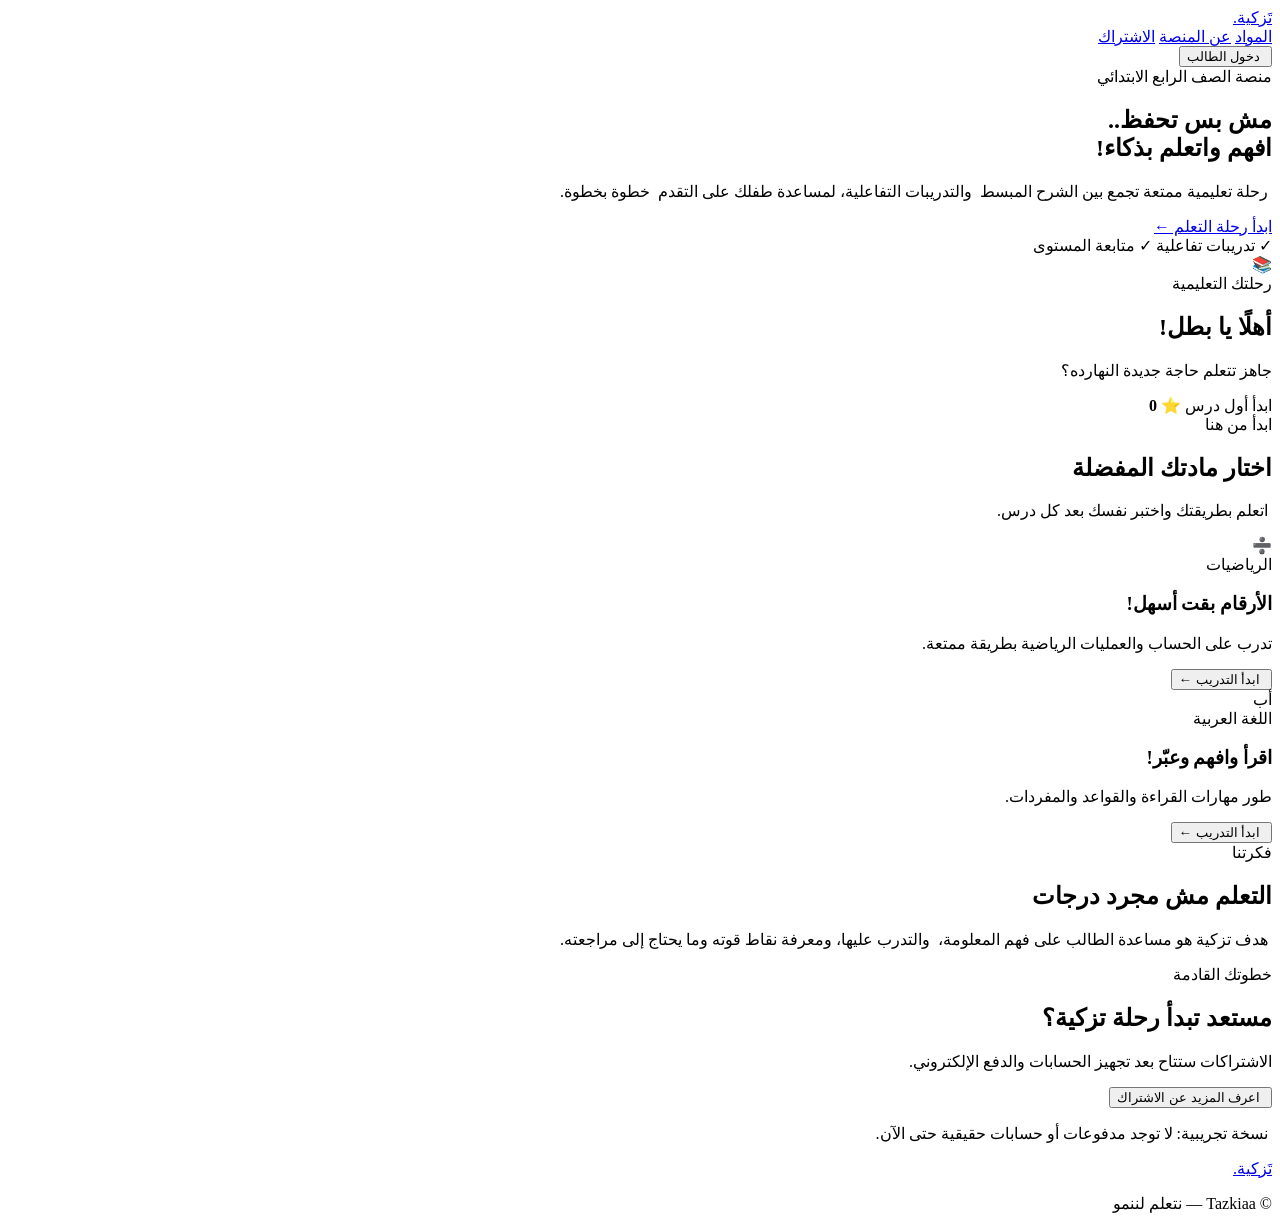
==== index.html @ ed1c4ca8 "Create index.html" ====
<!DOCTYPE html>

<html lang="ar" dir="rtl">

<head>

  <meta charset="UTF-8">

  <meta name="viewport" content="width=device-width, initial-scale=1.0">

  <meta name="description" content="تزكية - منصة تعليمية ذكية للصف الرابع الابتدائي">

  <title>تزكية | نتعلم لننمو</title>

  <link rel="stylesheet" href="styles.css">

</head>

<body>

  <header class="header">

    <a class="logo" href="#">تَزكية<span>.</span></a>

    <nav>

      <a href="#subjects">المواد</a>

      <a href="#about">عن المنصة</a>

      <a href="#subscription">الاشتراك</a>

    </nav>

    <button class="button button-light" id="loginBtn">

‎      دخول الطالب

    </button>

  </header>

  <main>

    <section class="hero">

      <div class="hero-content">

        <span class="tag">منصة الصف الرابع الابتدائي</span>

        <h1>مش بس تحفظ..<br><span>افهم واتعلم بذكاء!</span></h1>

        <p>

‎          رحلة تعليمية ممتعة تجمع بين الشرح المبسط

‎          والتدريبات التفاعلية، لمساعدة طفلك على التقدم

‎          خطوة بخطوة.

        </p>

        <a class="button" href="#subjects">ابدأ رحلة التعلم ←</a>

        <div class="features">

          <span>✓ تدريبات تفاعلية</span>

          <span>✓ متابعة المستوى</span>

        </div>

      </div>

      <div class="learning-card">

        <div class="illustration">📚</div>

        <span class="tag">رحلتك التعليمية</span>

        <h2>أهلًا يا بطل!</h2>

        <p>جاهز تتعلم حاجة جديدة النهارده؟</p>

        <div class="progress-label">

          <span>ابدأ أول درس</span>

          <strong>⭐ 0</strong>

        </div>

        <div class="progress"><span></span></div>

      </div>

    </section>

    <section class="section" id="subjects">

      <span class="tag">ابدأ من هنا</span>

      <h2>اختار مادتك المفضلة</h2>

      <p class="section-description">

‎        اتعلم بطريقتك واختبر نفسك بعد كل درس.

      </p>

      <div class="subject-grid">

        <article class="subject-card math">

          <div class="subject-icon">➗</div>

          <span class="tag">الرياضيات</span>

          <h3>الأرقام بقت أسهل!</h3>

          <p>تدرب على الحساب والعمليات الرياضية بطريقة ممتعة.</p>

          <button class="button start-quiz" data-subject="math">

‎            ابدأ التدريب ←

          </button>

        </article>

        <article class="subject-card arabic">

          <div class="subject-icon">أب</div>

          <span class="tag">اللغة العربية</span>

          <h3>اقرأ وافهم وعبّر!</h3>

          <p>طور مهارات القراءة والقواعد والمفردات.</p>

          <button class="button start-quiz" data-subject="arabic">

‎            ابدأ التدريب ←

          </button>

        </article>

      </div>

    </section>

    <section class="section about" id="about">

      <span class="tag">فكرتنا</span>

      <h2>التعلم مش مجرد درجات</h2>

      <p>

‎        هدف تزكية هو مساعدة الطالب على فهم المعلومة،

‎        والتدرب عليها، ومعرفة نقاط قوته وما يحتاج إلى مراجعته.

      </p>

    </section>

    <section class="section subscription" id="subscription">

      <span class="tag">خطوتك القادمة</span>

      <h2>مستعد تبدأ رحلة تزكية؟</h2>

      <p>الاشتراكات ستتاح بعد تجهيز الحسابات والدفع الإلكتروني.</p>

      <button class="button" id="subscribeBtn">

‎        اعرف المزيد عن الاشتراك

      </button>

      <p class="notice">

‎        نسخة تجريبية: لا توجد مدفوعات أو حسابات حقيقية حتى الآن.

      </p>

    </section>

  </main>

  <footer>

    <a class="logo" href="#">تَزكية<span>.</span></a>

    <p>© <span id="year"></span> Tazkiaa — نتعلم لننمو</p>

  </footer>

  <dialog id="quizDialog">

    <button id="closeQuiz" class="close-button" aria-label="إغلاق">×</button>

    <span class="tag" id="quizSubject"></span>

    <h2 id="quizTitle">اختبر نفسك</h2>

    <p id="question"></p>

    <div id="answers" class="answers"></div>

    <p id="feedback" aria-live="polite"></p>

    <button class="button" id="nextBtn" disabled>السؤال التالي</button>

  </dialog>

  <dialog id="messageDialog">

    <button id="closeMessage" class="close-button" aria-label="إغلاق">×</button>

    <h2 id="messageTitle">أهلًا بك في تزكية</h2>

    <p id="messageText"></p>

    <button class="button" id="okBtn">تمام</button>

  </dialog>

  <script src="app.js"></script>
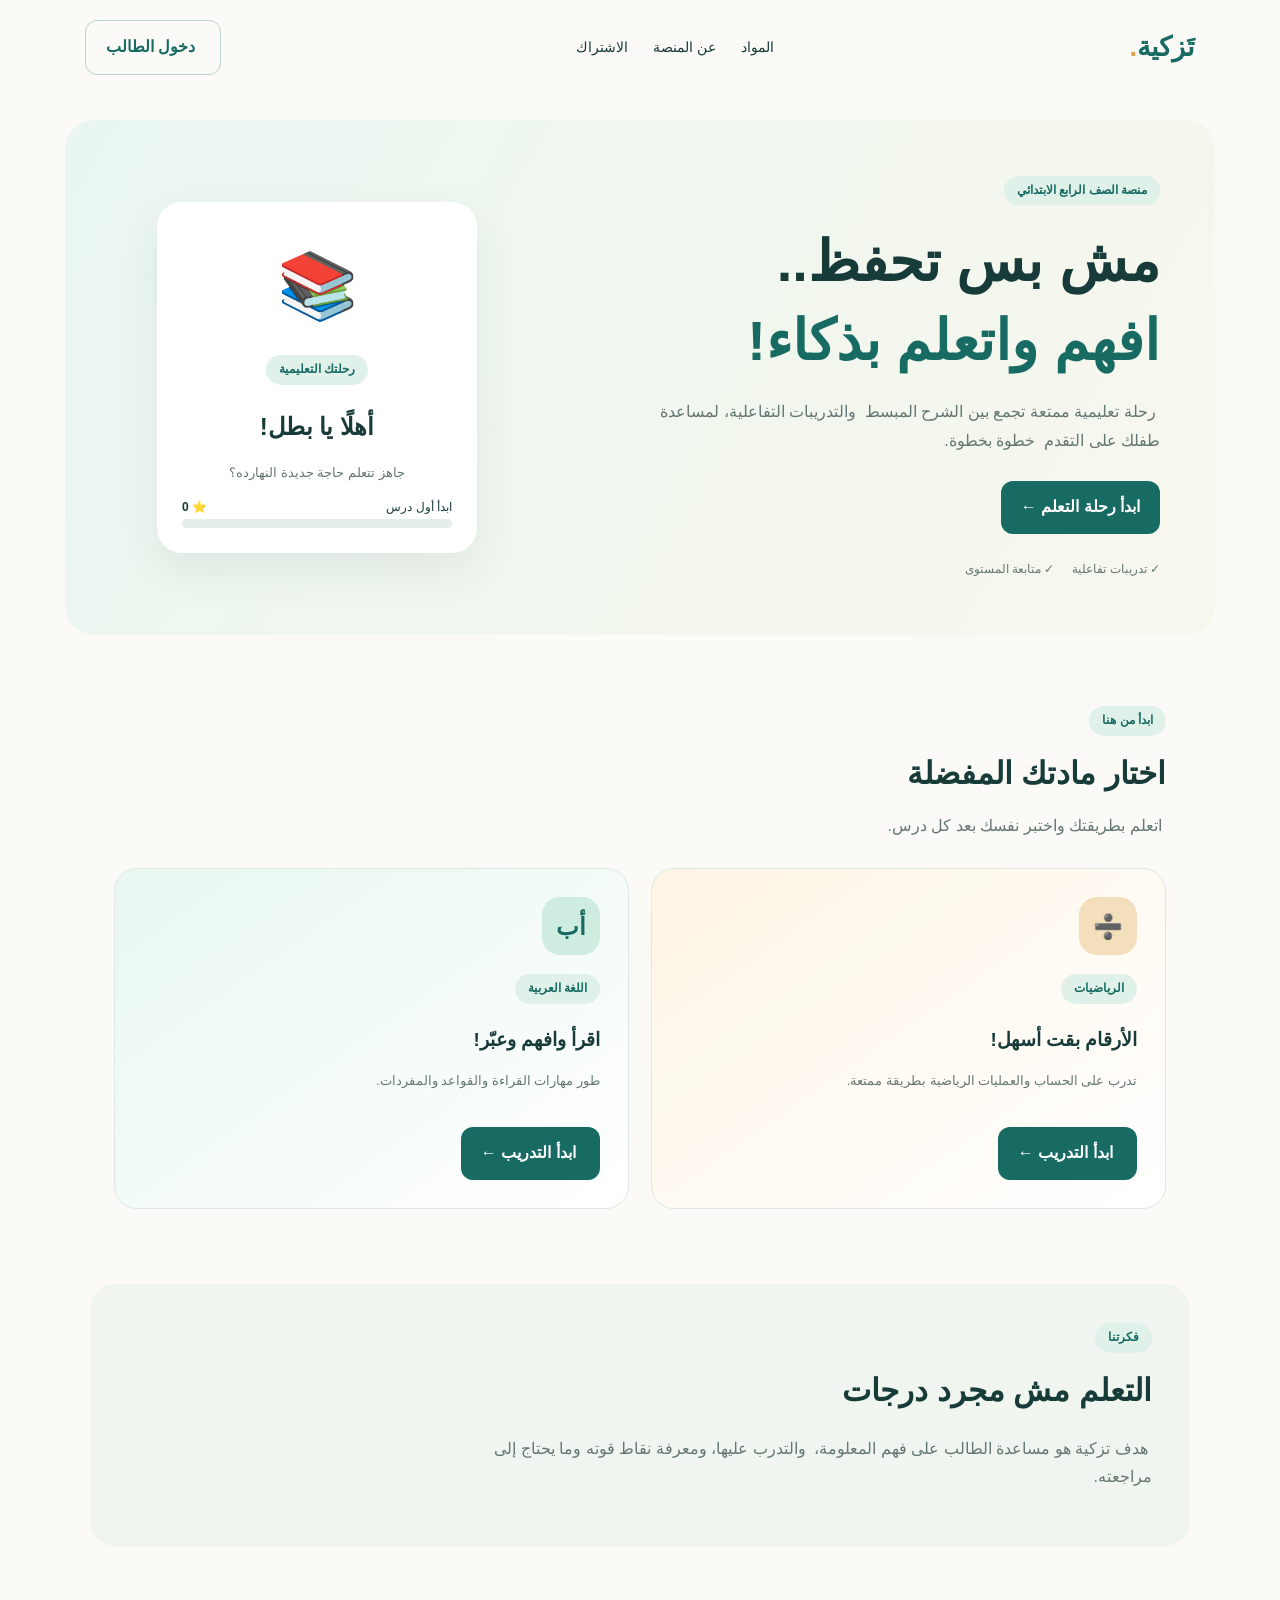
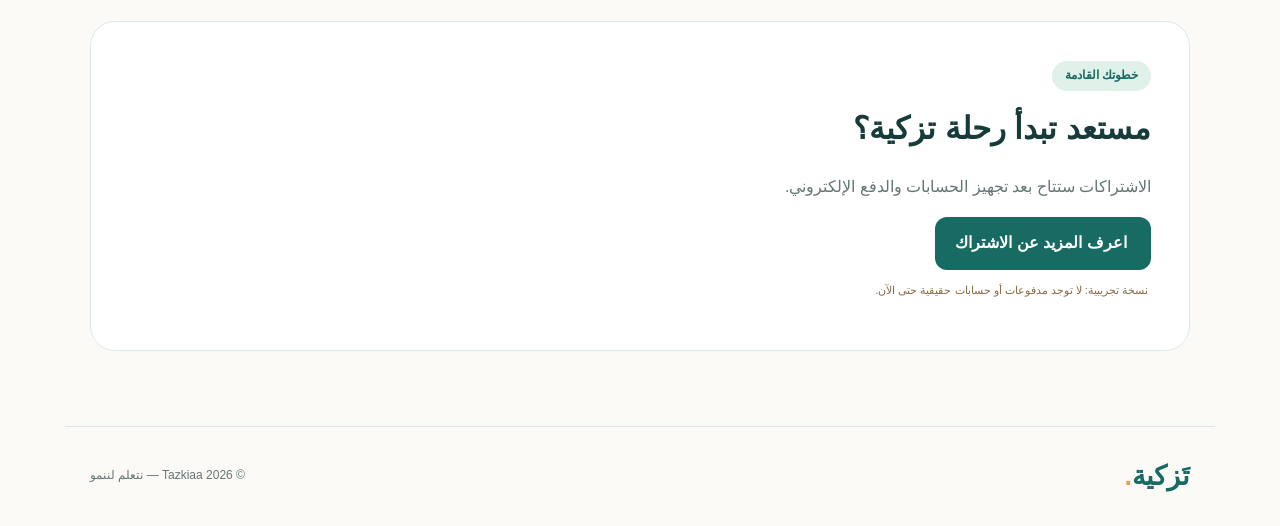
==== commit 0409ce83: "Update index.html" ====
--- a/index.html
+++ b/index.html
@@ -229,3 +229,5 @@
   </dialog>
 
   <script src="app.js"></script>
+</body>
+</html>
--- a/styles.css
+++ b/styles.css
@@ -0,0 +1,673 @@
+:root {
+
+  --green: #176b63;
+
+  --dark: #173b39;
+
+  --mint: #e9f6f0;
+
+  --cream: #fbfaf6;
+
+  --muted: #647775;
+
+  --white: #ffffff;
+
+}
+
+* {
+
+  box-sizing: border-box;
+
+}
+
+html {
+
+  scroll-behavior: smooth;
+
+}
+
+body {
+
+  margin: 0;
+
+  font-family: Tahoma, Arial, sans-serif;
+
+  background: var(--cream);
+
+  color: var(--dark);
+
+  line-height: 1.8;
+
+}
+
+a {
+
+  text-decoration: none;
+
+  color: inherit;
+
+}
+
+button {
+
+  font: inherit;
+
+  cursor: pointer;
+
+}
+
+.header {
+
+  max-width: 1150px;
+
+  margin: auto;
+
+  padding: 20px;
+
+  display: flex;
+
+  align-items: center;
+
+  justify-content: space-between;
+
+  gap: 20px;
+
+}
+
+.logo {
+
+  font-size: 27px;
+
+  font-weight: 900;
+
+  color: var(--green);
+
+}
+
+.logo span {
+
+  color: #e5a04d;
+
+}
+
+nav {
+
+  display: flex;
+
+  gap: 25px;
+
+  font-size: 14px;
+
+}
+
+nav a:hover {
+
+  color: var(--green);
+
+}
+
+.button {
+
+  display: inline-block;
+
+  border: 0;
+
+  border-radius: 12px;
+
+  padding: 12px 20px;
+
+  background: var(--green);
+
+  color: white;
+
+  font-weight: bold;
+
+  transition: 0.2s;
+
+}
+
+.button:hover {
+
+  background: #10534d;
+
+  transform: translateY(-1px);
+
+}
+
+.button:disabled {
+
+  opacity: 0.5;
+
+  cursor: not-allowed;
+
+  transform: none;
+
+}
+
+.button-light {
+
+  background: transparent;
+
+  border: 1px solid #b9d4cb;
+
+  color: var(--green);
+
+}
+
+.hero {
+
+  max-width: 1150px;
+
+  margin: 25px auto 70px;
+
+  padding: 55px;
+
+  border-radius: 30px;
+
+  background: linear-gradient(120deg, #e9f6f0, #f8f7ed);
+
+  display: grid;
+
+  grid-template-columns: 1.2fr 0.8fr;
+
+  align-items: center;
+
+  gap: 55px;
+
+}
+
+.tag {
+
+  display: inline-block;
+
+  color: var(--green);
+
+  background: #dff1e8;
+
+  border-radius: 30px;
+
+  padding: 4px 13px;
+
+  font-size: 12px;
+
+  font-weight: bold;
+
+}
+
+.hero h1 {
+
+  font-size: clamp(35px, 5vw, 56px);
+
+  line-height: 1.4;
+
+  margin: 18px 0;
+
+}
+
+.hero h1 span {
+
+  color: var(--green);
+
+}
+
+.hero-content > p,
+
+.section-description {
+
+  color: var(--muted);
+
+}
+
+.hero-content > p {
+
+  max-width: 530px;
+
+  margin-bottom: 25px;
+
+}
+
+.features {
+
+  display: flex;
+
+  flex-wrap: wrap;
+
+  gap: 18px;
+
+  margin-top: 25px;
+
+  font-size: 12px;
+
+  color: var(--muted);
+
+}
+
+.learning-card {
+
+  max-width: 320px;
+
+  width: 100%;
+
+  justify-self: center;
+
+  text-align: center;
+
+  padding: 25px;
+
+  border-radius: 25px;
+
+  background: white;
+
+  box-shadow: 0 18px 45px #173b3912;
+
+}
+
+.illustration {
+
+  font-size: 65px;
+
+  margin-bottom: 10px;
+
+}
+
+.learning-card h2 {
+
+  margin-bottom: 0;
+
+}
+
+.learning-card p {
+
+  font-size: 13px;
+
+  color: var(--muted);
+
+}
+
+.progress-label {
+
+  display: flex;
+
+  justify-content: space-between;
+
+  font-size: 12px;
+
+}
+
+.progress {
+
+  height: 9px;
+
+  border-radius: 10px;
+
+  background: #e6eee9;
+
+  overflow: hidden;
+
+}
+
+.progress span {
+
+  display: block;
+
+  height: 100%;
+
+  width: 0;
+
+  background: var(--green);
+
+}
+
+.section {
+
+  max-width: 1100px;
+
+  margin: 0 auto 75px;
+
+  padding: 0 24px;
+
+}
+
+.section h2 {
+
+  font-size: 31px;
+
+  margin: 10px 0;
+
+}
+
+.section-description {
+
+  margin-top: 0;
+
+}
+
+.subject-grid {
+
+  display: grid;
+
+  grid-template-columns: 1fr 1fr;
+
+  gap: 22px;
+
+  margin-top: 28px;
+
+}
+
+.subject-card {
+
+  padding: 28px;
+
+  border-radius: 23px;
+
+  background: white;
+
+  border: 1px solid #dce9e4;
+
+}
+
+.math {
+
+  background: linear-gradient(145deg, #fff5e5, white);
+
+}
+
+.arabic {
+
+  background: linear-gradient(145deg, #e8f7f0, white);
+
+}
+
+.subject-icon {
+
+  width: 58px;
+
+  height: 58px;
+
+  display: grid;
+
+  place-items: center;
+
+  border-radius: 18px;
+
+  background: #f4dfbd;
+
+  font-size: 24px;
+
+  font-weight: bold;
+
+  margin-bottom: 18px;
+
+}
+
+.arabic .subject-icon {
+
+  background: #cfece0;
+
+  color: var(--green);
+
+}
+
+.subject-card h3 {
+
+  margin-bottom: 5px;
+
+}
+
+.subject-card p,
+
+.about p,
+
+.subscription p {
+
+  color: var(--muted);
+
+}
+
+.subject-card p {
+
+  font-size: 13px;
+
+  min-height: 45px;
+
+}
+
+.about,
+
+.subscription {
+
+  padding: 38px;
+
+  border-radius: 25px;
+
+  background: #f0f5ef;
+
+}
+
+.about p,
+
+.subscription p {
+
+  max-width: 700px;
+
+}
+
+.subscription {
+
+  background: white;
+
+  border: 1px solid #dce9e4;
+
+}
+
+.notice {
+
+  font-size: 11px;
+
+  color: #876b45 !important;
+
+}
+
+footer {
+
+  max-width: 1150px;
+
+  margin: auto;
+
+  padding: 25px;
+
+  border-top: 1px solid #dce9e4;
+
+  display: flex;
+
+  justify-content: space-between;
+
+  align-items: center;
+
+  gap: 15px;
+
+}
+
+footer p {
+
+  font-size: 12px;
+
+  color: var(--muted);
+
+}
+
+dialog {
+
+  width: min(520px, calc(100% - 28px));
+
+  border: 1px solid #dce9e4;
+
+  border-radius: 22px;
+
+  padding: 30px;
+
+  color: var(--dark);
+
+  font-family: inherit;
+
+  line-height: 1.8;
+
+}
+
+dialog::backdrop {
+
+  background: #102d2acc;
+
+}
+
+.close-button {
+
+  float: left;
+
+  border: 0;
+
+  border-radius: 10px;
+
+  width: 36px;
+
+  height: 36px;
+
+  background: var(--mint);
+
+  color: var(--green);
+
+  font-size: 24px;
+
+}
+
+.answers {
+
+  display: grid;
+
+  gap: 10px;
+
+  margin: 20px 0;
+
+}
+
+.answer {
+
+  text-align: right;
+
+  border: 1px solid #dce9e4;
+
+  background: white;
+
+  border-radius: 10px;
+
+  padding: 12px;
+
+  color: var(--dark);
+
+}
+
+.answer:hover {
+
+  border-color: var(--green);
+
+}
+
+.answer.correct {
+
+  background: #e3f6eb;
+
+  border-color: #279469;
+
+}
+
+.answer.wrong {
+
+  background: #fff0ed;
+
+  border-color: #c96b5c;
+
+}
+
+.answer:disabled {
+
+  cursor: default;
+
+}
+
+#feedback {
+
+  min-height: 28px;
+
+  font-weight: bold;
+
+  font-size: 13px;
+
+}
+
+@media (max-width: 760px) {
+
+  .header {
+
+    padding: 14px;
+
+  }
+
+  nav {
+
+    display: none;
+
+  }
+
+  .hero {
+
+    margin: 12px;
+
+    padding: 28px 22px;
+
+    grid-template-columns: 1fr;
+
+    gap: 28px;
+
+  }
+
+  .hero h1 {
+
+    font-size: 37px;
+
+  }
+
+  .subject-grid {
+
+    grid-template-columns: 1fr;
+
+  }
+
+  .section h2 {
+
+    font-size: 26px;
+
+  }
+
+  .section {
+
+    padding: 0 16px;
+
+  }
+
+  .about,
+
+  .subscription {
+
+    padding: 24px;
+
+  }
+
+  footer {
+
+    align-items: flex-start;
+
+    flex-direction: column;
+
+  }
+
+}
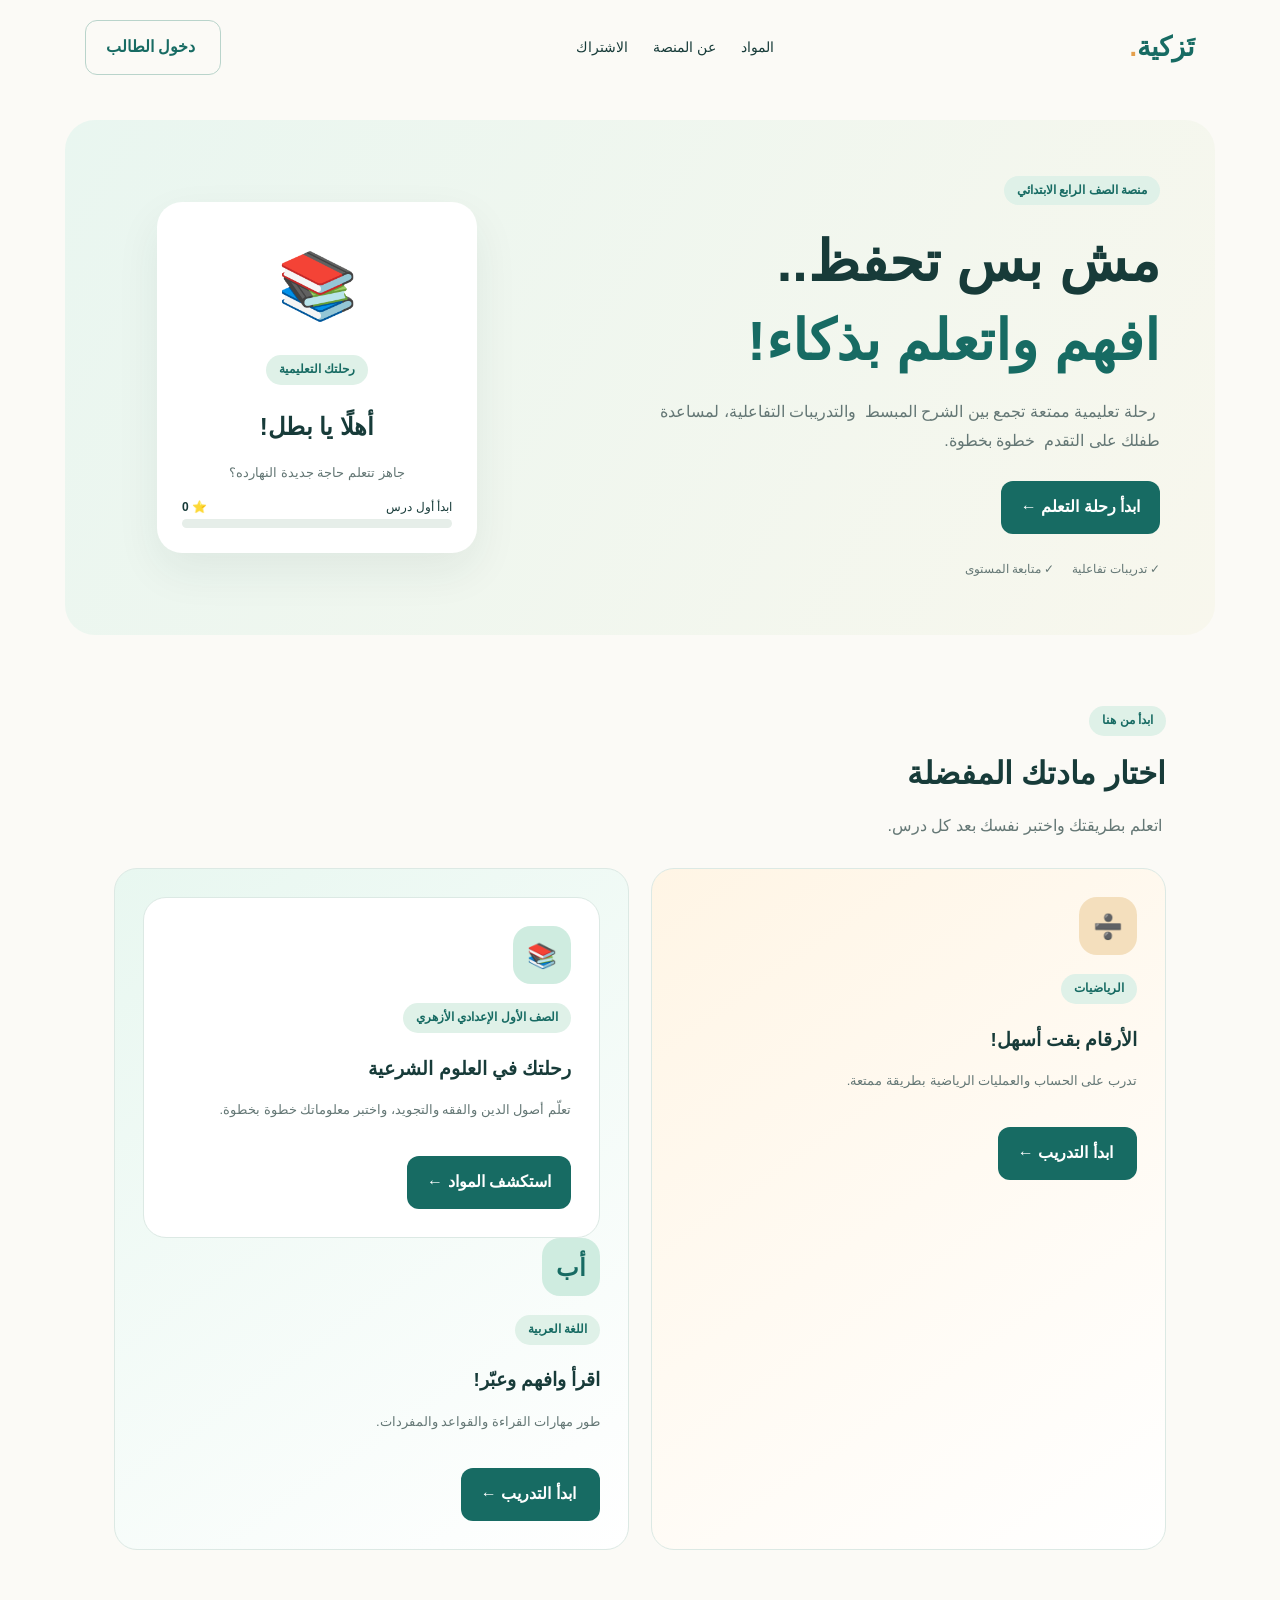
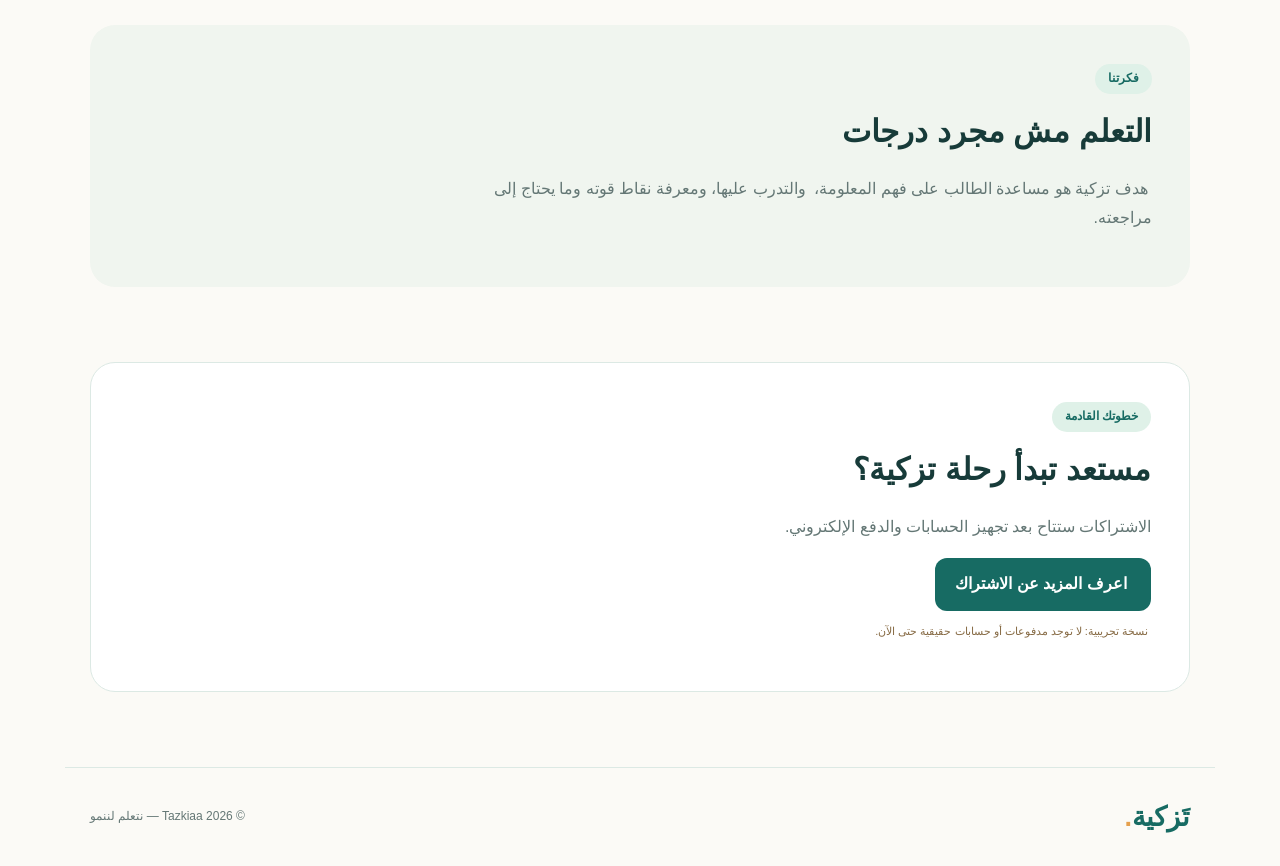
==== commit 1527327f: "Update index.html" ====
--- a/index.html
+++ b/index.html
@@ -129,6 +129,17 @@
         </article>
 
         <article class="subject-card arabic">
+          
+<article class="subject-card sharia">
+  <div class="subject-icon">📚</div>
+  <span class="tag">الصف الأول الإعدادي الأزهري</span>
+  <h3>رحلتك في العلوم الشرعية</h3>
+  <p>تعلّم أصول الدين والفقه والتجويد، واختبر معلوماتك خطوة بخطوة.</p>
+  <a class="button" href="#sharia">
+    استكشف المواد ←
+  </a>
+</article>
+
 
           <div class="subject-icon">أب</div>
 
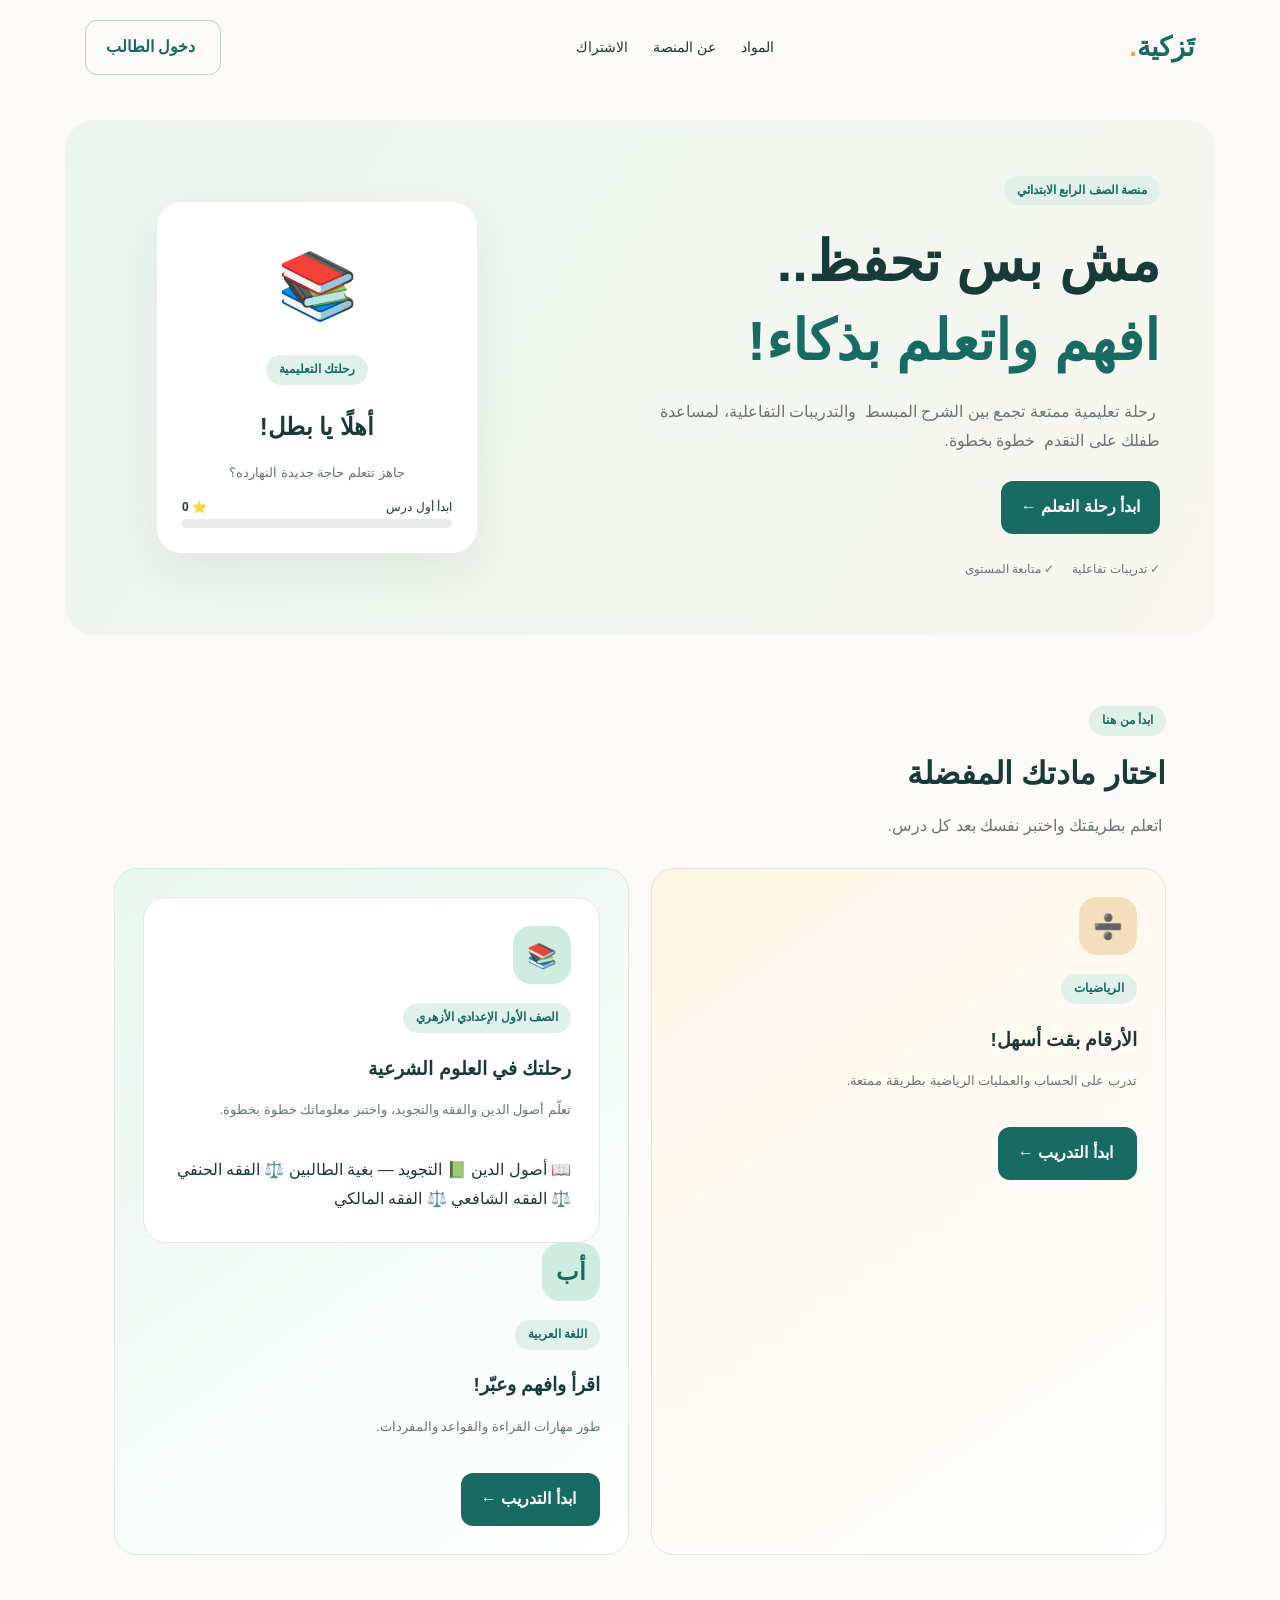
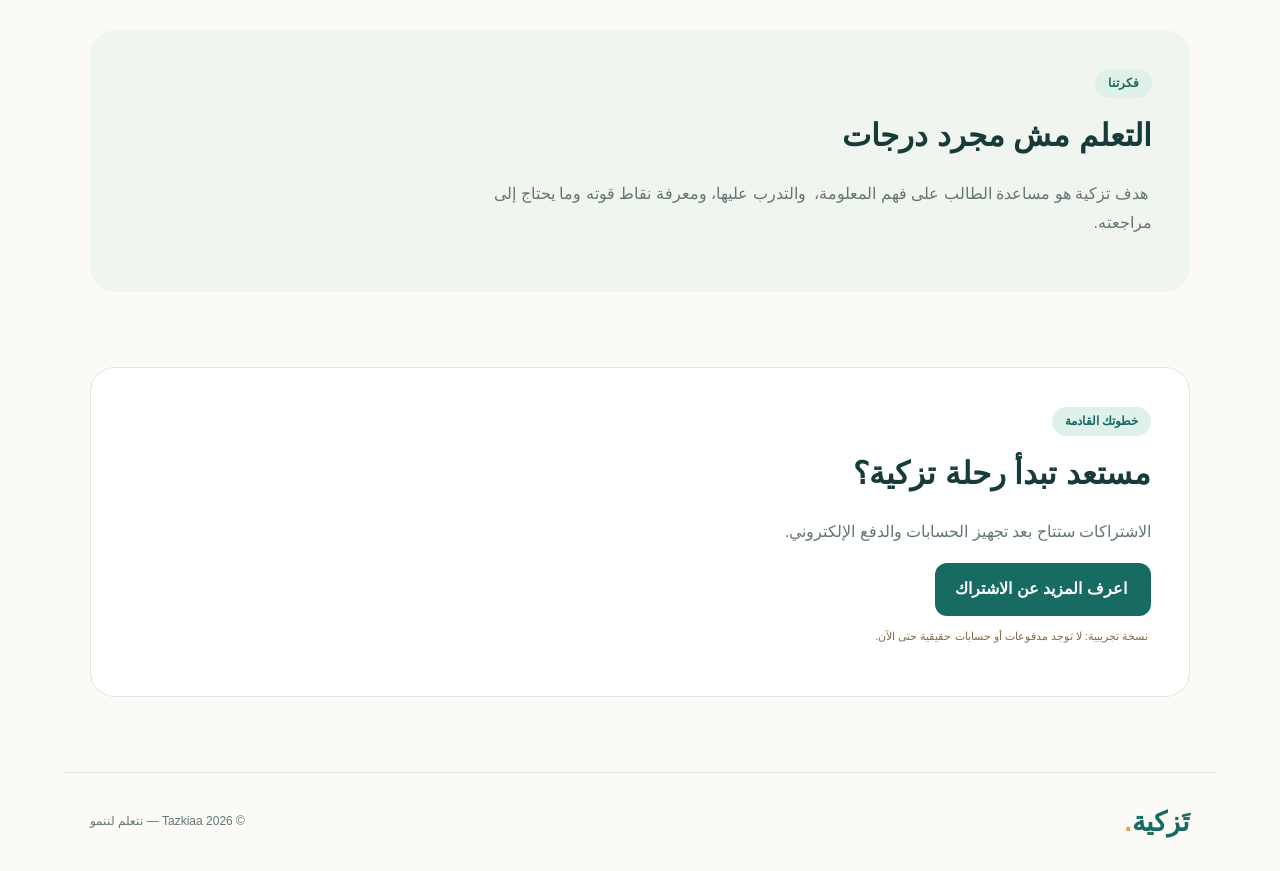
==== commit efd91d43: "Update index.html" ====
--- a/index.html
+++ b/index.html
@@ -135,9 +135,15 @@
   <span class="tag">الصف الأول الإعدادي الأزهري</span>
   <h3>رحلتك في العلوم الشرعية</h3>
   <p>تعلّم أصول الدين والفقه والتجويد، واختبر معلوماتك خطوة بخطوة.</p>
-  <a class="button" href="#sharia">
-    استكشف المواد ←
-  </a>
+  
+<div class="sharia-list">
+  <a class="sharia-item" href="#usul">📖 أصول الدين</a>
+  <a class="sharia-item" href="#tajweed">📗 التجويد — بغية الطالبين</a>
+  <a class="sharia-item" href="#fiqh-hanafi">⚖️ الفقه الحنفي</a>
+  <a class="sharia-item" href="#fiqh-shafii">⚖️ الفقه الشافعي</a>
+  <a class="sharia-item" href="#fiqh-maliki">⚖️ الفقه المالكي</a>
+</div>
+
 </article>
 
 
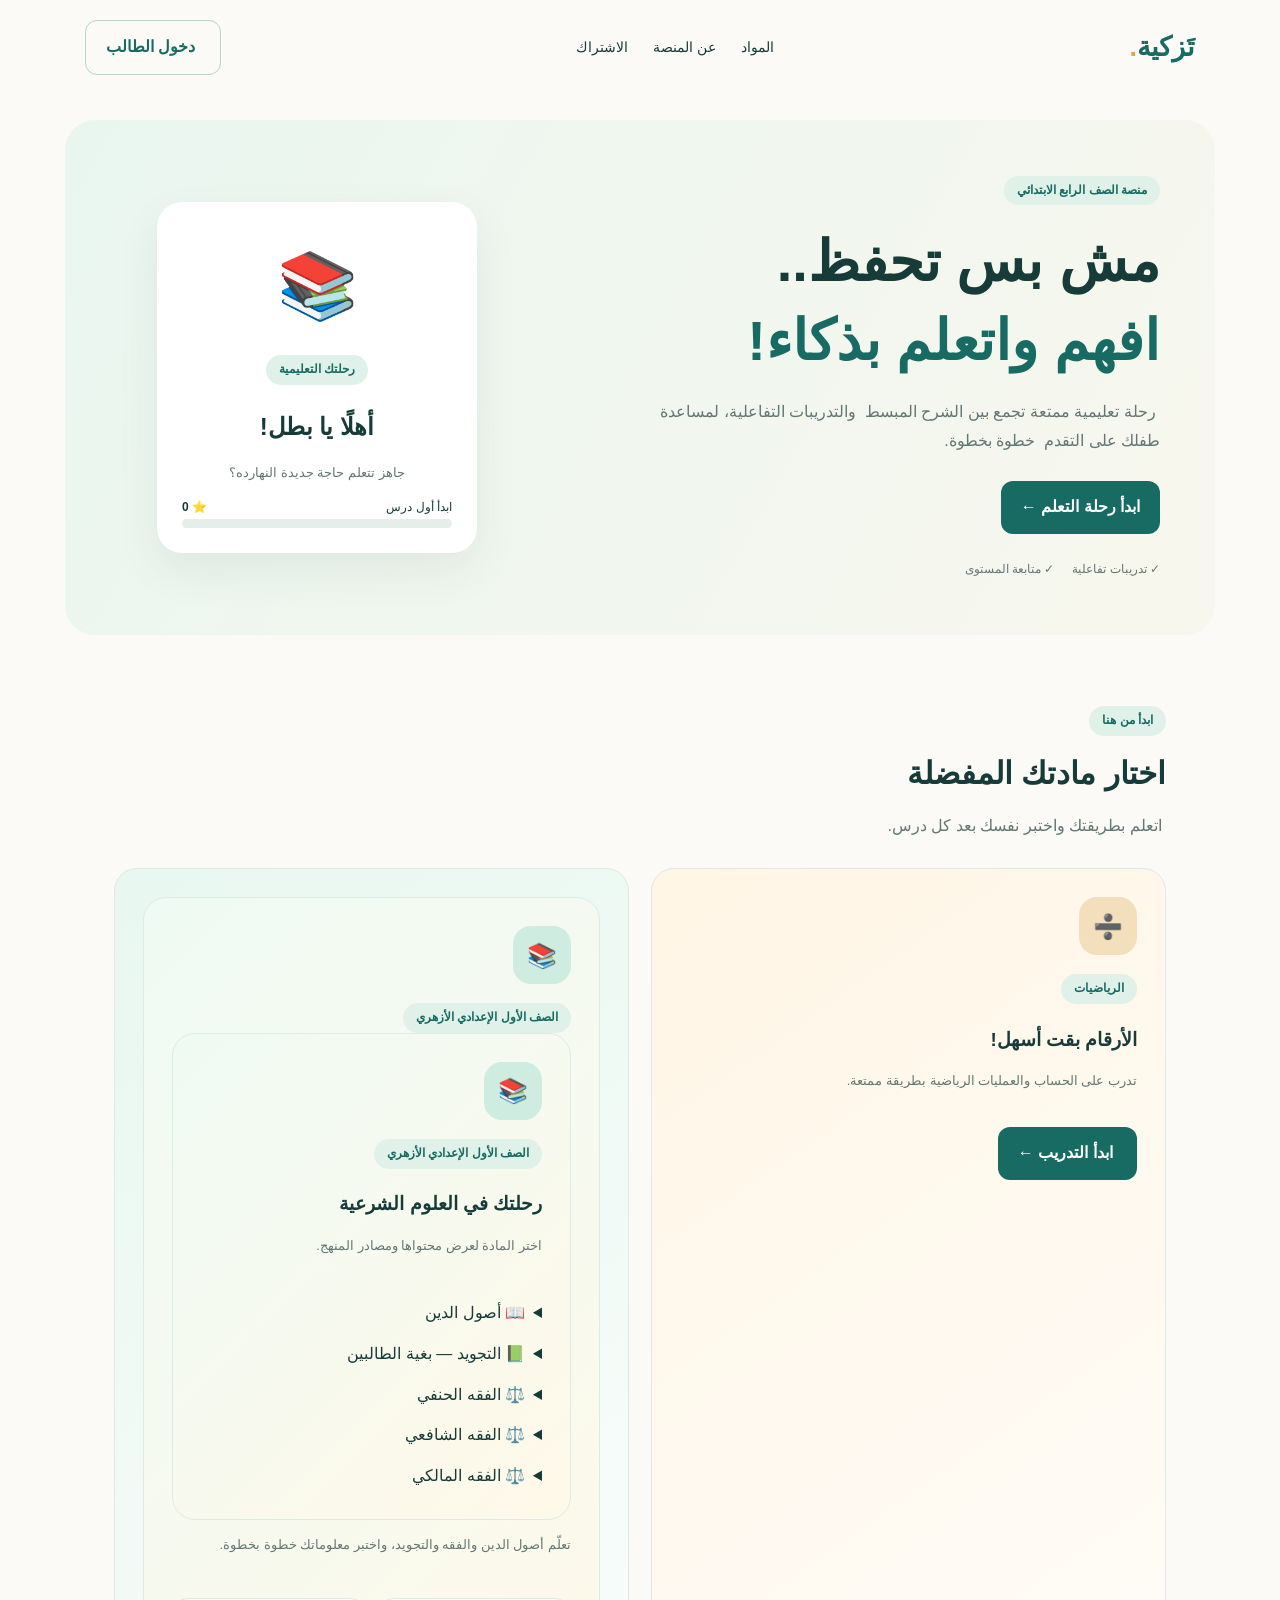
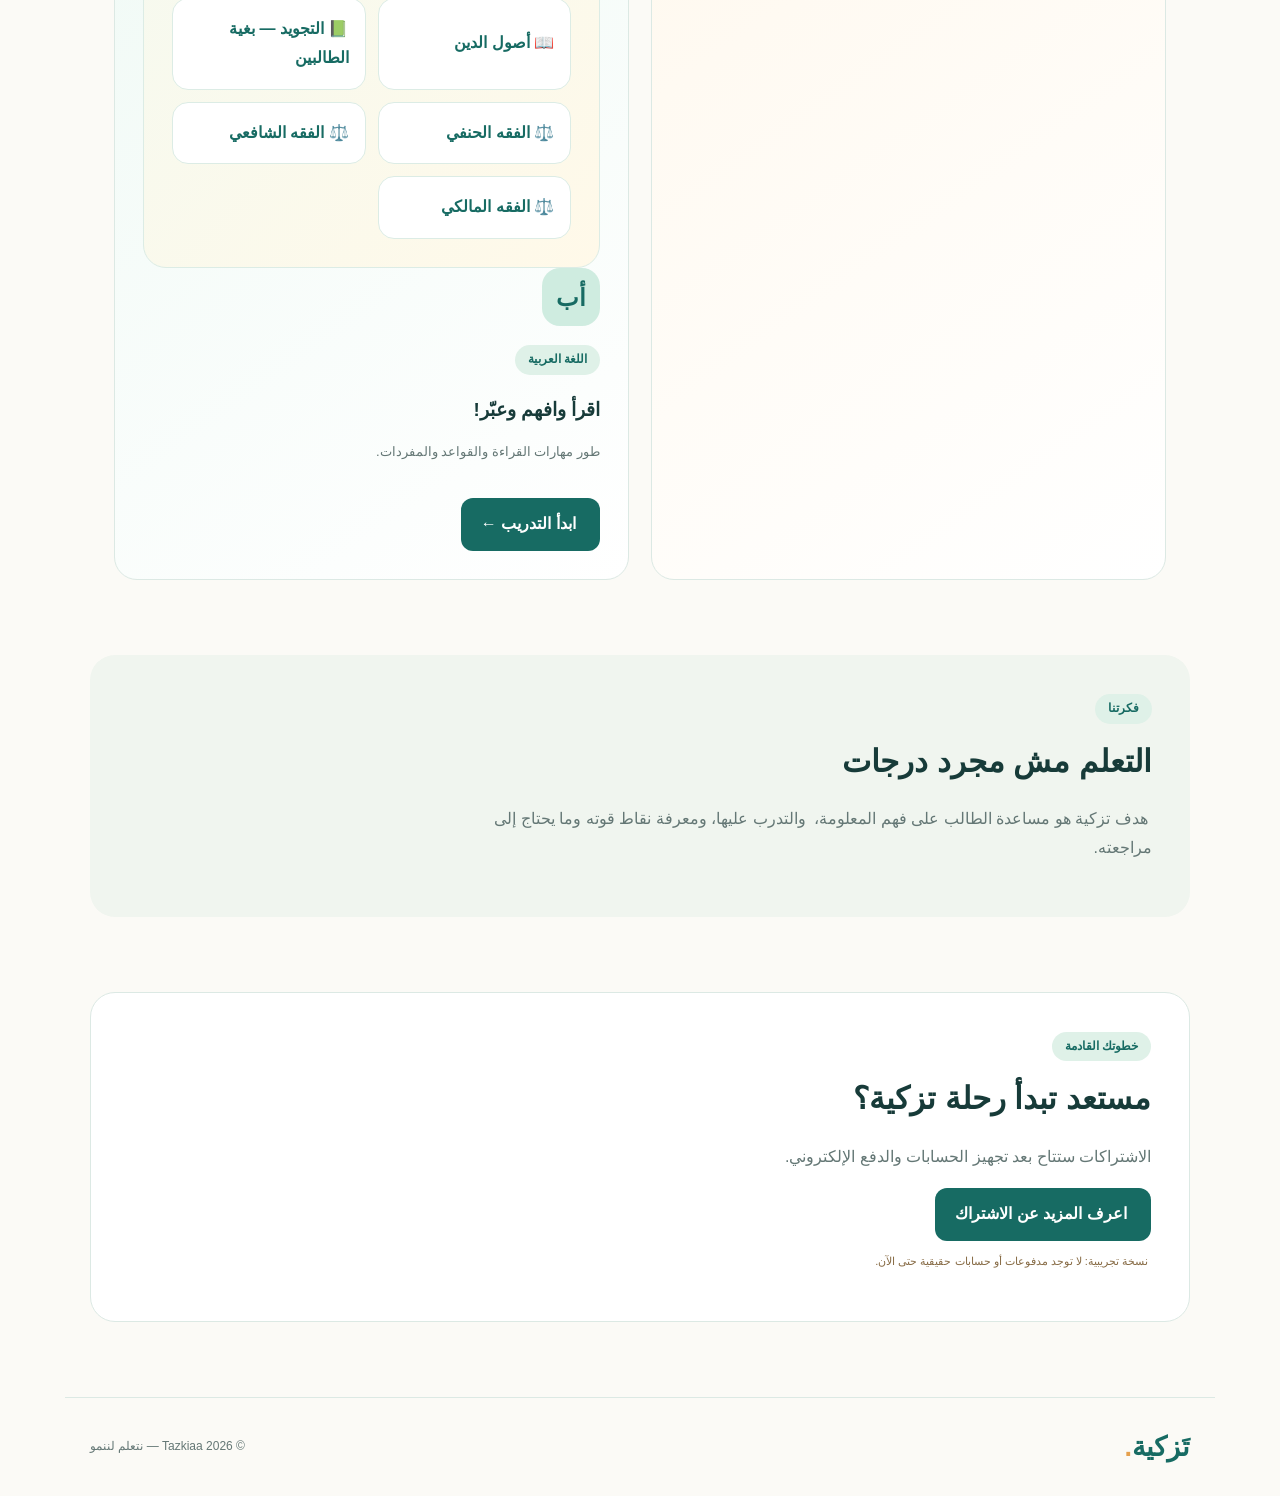
==== commit 9141743c: "Update index.html" ====
--- a/index.html
+++ b/index.html
@@ -133,7 +133,58 @@
 <article class="subject-card sharia">
   <div class="subject-icon">📚</div>
   <span class="tag">الصف الأول الإعدادي الأزهري</span>
+ 
+<article class="subject-card sharia">
+  <div class="subject-icon">📚</div>
+  <span class="tag">الصف الأول الإعدادي الأزهري</span>
   <h3>رحلتك في العلوم الشرعية</h3>
+  <p>اختر المادة لعرض محتواها ومصادر المنهج.</p>
+
+  <div class="sharia-list">
+
+    <details class="sharia-subject">
+      <summary>📖 أصول الدين</summary>
+      <div class="lesson-list">
+        <p>مقرر أصول الدين للصف الأول الإعدادي الأزهري.</p>
+        <a href="https://mtrl.azhar.gov.eg/education/books-2026/prep/%D8%A7%D8%B5%D9%88%D9%84%20%D8%A7%D9%84%D8%AF%D9%8A%D9%86%20-%20%D8%A7%D9%84%D8%B5%D9%81%20%D8%A7%D9%84%D8%A3%D9%88%D9%84%20%D8%A7%D9%84%D8%A7%D8%B9%D8%AF%D8%A7%D8%AF%D9%8A.pdf" target="_blank" rel="noopener">فتح الكتاب الرسمي</a>
+      </div>
+    </details>
+
+    <details class="sharia-subject">
+      <summary>📗 التجويد — بغية الطالبين</summary>
+      <div class="lesson-list">
+        <p>كتاب بغية الطالبين المقرر للصف الأول الإعدادي الأزهري.</p>
+        <a href="https://mtrl.azhar.gov.eg/education/" target="_blank" rel="noopener">فتح بوابة الأزهر التعليمية</a>
+      </div>
+    </details>
+
+    <details class="sharia-subject">
+      <summary>⚖️ الفقه الحنفي</summary>
+      <div class="lesson-list">
+        <p>مقرر الفقه الحنفي للصف الأول الإعدادي الأزهري.</p>
+        <a href="https://mtrl.azhar.gov.eg/education/books-2026/prep/%D8%A7%D9%84%D9%81%D9%82%D9%87%20%D8%A7%D9%84%D8%AD%D9%86%D9%81%D9%8A%20-%D8%A7%D9%84%D8%B5%D9%81%20%D8%A7%D9%84%D8%A7%D9%88%D9%84%20%D8%A7%D9%84%D8%A7%D8%B9%D8%AF%D8%A7%D8%AF%D9%8A.pdf" target="_blank" rel="noopener">فتح الكتاب الرسمي</a>
+      </div>
+    </details>
+
+    <details class="sharia-subject">
+      <summary>⚖️ الفقه الشافعي</summary>
+      <div class="lesson-list">
+        <p>مقرر الفقه الشافعي للصف الأول الإعدادي الأزهري.</p>
+        <a href="https://mtrl.azhar.gov.eg/education/books-2026/prep/%D8%A7%D9%84%D9%81%D9%82%D9%87%20%D8%A7%D9%84%D8%B4%D8%A7%D9%81%D8%B9%D9%8A%20-%20%D8%A7%D9%84%D8%B5%D9%81%20%D8%A7%D9%84%D8%A3%D9%88%D9%84%20%D8%A7%D9%84%D8%A5%D8%B9%D8%AF%D8%A7%D8%AF%D9%8A.pdf" target="_blank" rel="noopener">فتح الكتاب الرسمي</a>
+      </div>
+    </details>
+
+    <details class="sharia-subject">
+      <summary>⚖️ الفقه المالكي</summary>
+      <div class="lesson-list">
+        <p>مقرر الفقه المالكي للصف الأول الإعدادي الأزهري.</p>
+        <a href="https://mtrl.azhar.gov.eg/education/books-2026/prep/%D8%A7%D9%84%D9%81%D9%82%D9%87%20%D8%A7%D9%84%D9%85%D8%A7%D9%84%D9%83%D9%8A%20-%20%D8%A7%D9%84%D8%B5%D9%81%20%D8%A7%D9%84%D8%A7%D9%88%D9%84%20%D8%A7%D9%84%D8%A7%D8%B9%D8%AF%D8%A7%D8%AF%D9%8A.pdf" target="_blank" rel="noopener">فتح الكتاب الرسمي</a>
+      </div>
+    </details>
+
+  </div>
+</article>
+
   <p>تعلّم أصول الدين والفقه والتجويد، واختبر معلوماتك خطوة بخطوة.</p>
   
 <div class="sharia-list">
--- a/styles.css
+++ b/styles.css
@@ -671,3 +671,40 @@
   }
 
 }
+
+/* تنسيق قسم المواد الشرعية */
+.sharia-list {
+  display: grid;
+  grid-template-columns: repeat(auto-fit, minmax(180px, 1fr));
+  gap: 12px;
+  margin-top: 20px;
+}
+
+.sharia-item {
+  display: flex;
+  align-items: center;
+  gap: 10px;
+  padding: 16px;
+  background: #ffffff;
+  border: 1px solid #dcece5;
+  border-radius: 16px;
+  color: #176b63;
+  text-decoration: none;
+  font-weight: 700;
+  transition: transform 0.2s ease, box-shadow 0.2s ease;
+}
+
+.sharia-item:hover {
+  transform: translateY(-3px);
+  box-shadow: 0 8px 20px rgba(23, 107, 99, 0.12);
+}
+
+.subject-card.sharia {
+  background: linear-gradient(135deg, #effaf4, #fff9e9);
+  border: 1px solid #dcece5;
+}
+
+.sharia-item:focus-visible {
+  outline: 3px solid #e6b84b;
+  outline-offset: 3px;
+}
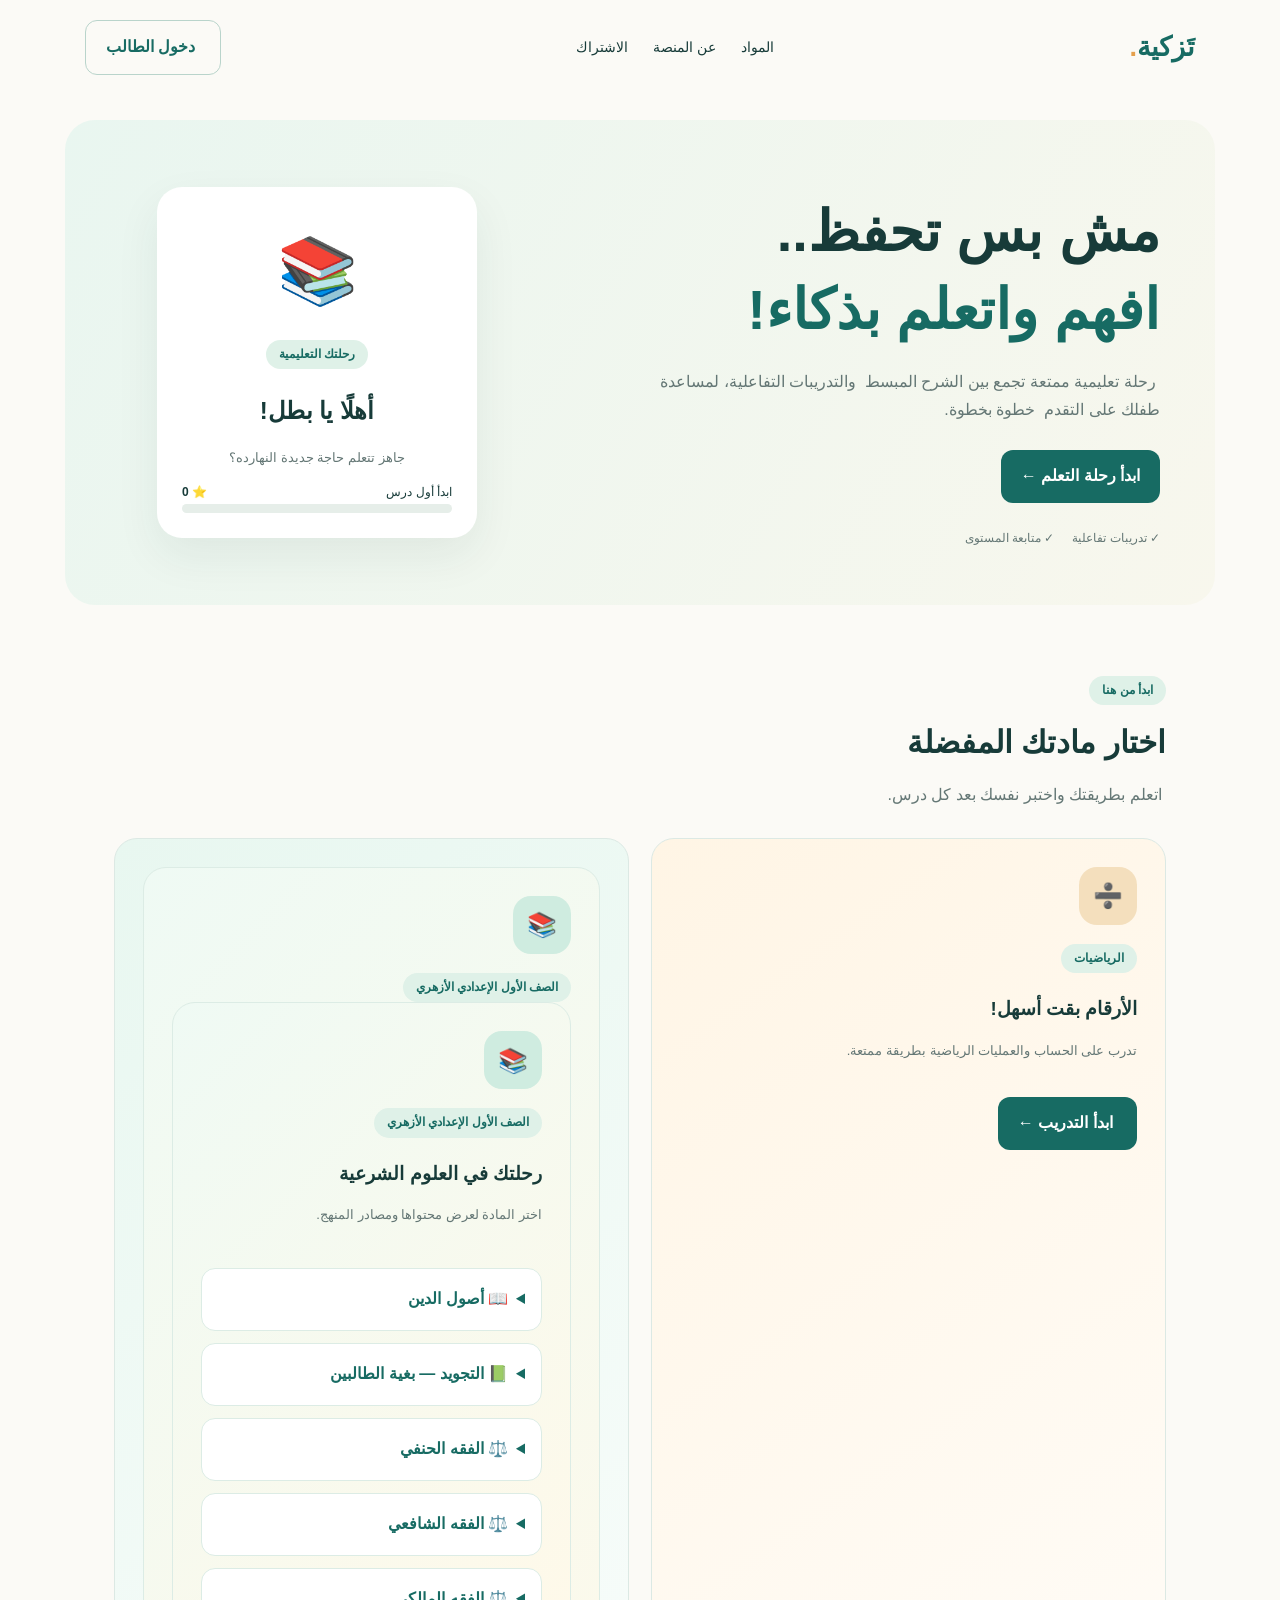
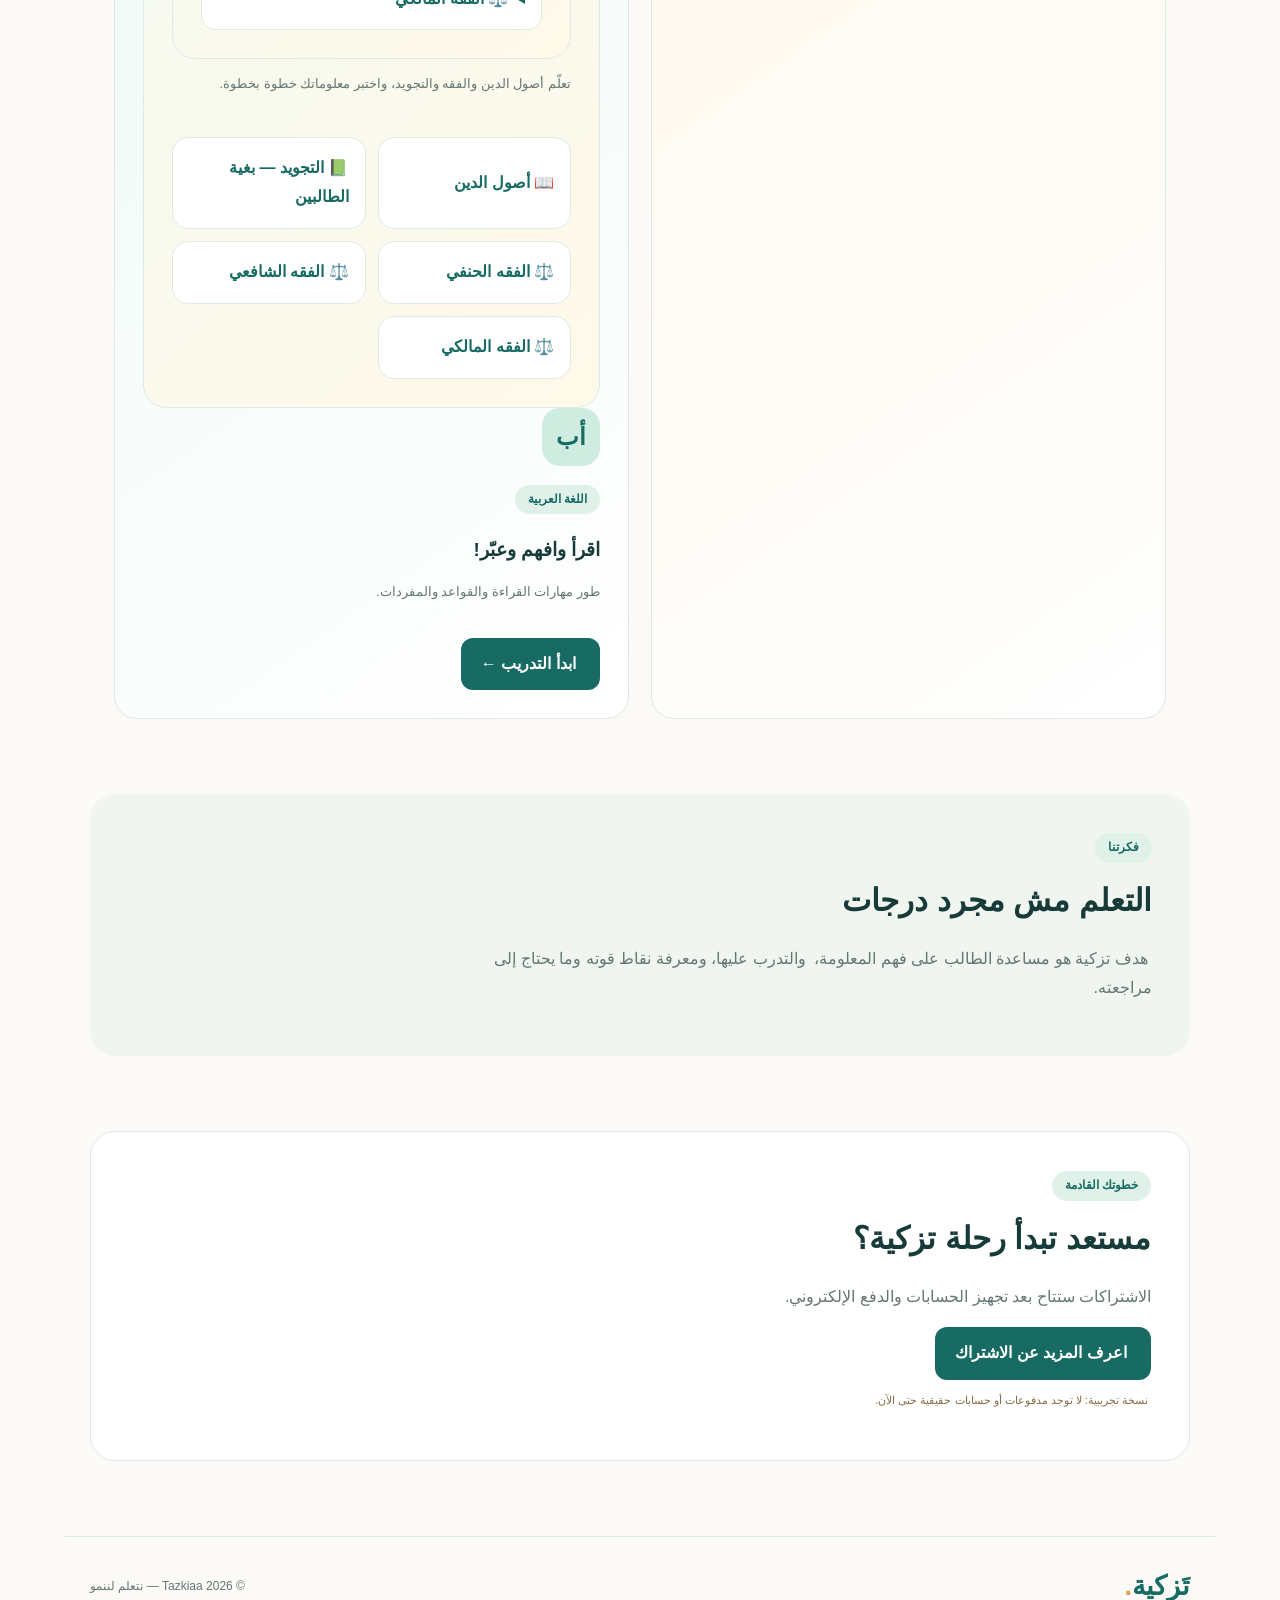
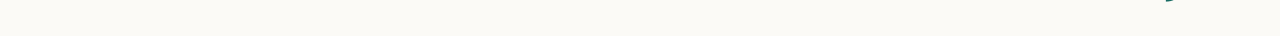
==== commit 4dbb536a: "Update index.html" ====
--- a/index.html
+++ b/index.html
@@ -45,8 +45,6 @@
     <section class="hero">
 
       <div class="hero-content">
-
-        <span class="tag">منصة الصف الرابع الابتدائي</span>
 
         <h1>مش بس تحفظ..<br><span>افهم واتعلم بذكاء!</span></h1>
 
--- a/styles.css
+++ b/styles.css
@@ -708,3 +708,42 @@
   outline: 3px solid #e6b84b;
   outline-offset: 3px;
 }
+
+.sharia-list {
+  display: grid;
+  gap: 12px;
+  margin-top: 20px;
+}
+
+.sharia-subject {
+  background: #fff;
+  border: 1px solid #dcece5;
+  border-radius: 14px;
+  overflow: hidden;
+}
+
+.sharia-subject summary {
+  padding: 16px;
+  color: #176b63;
+  font-weight: 700;
+  cursor: pointer;
+  list-style-position: inside;
+}
+
+.sharia-subject[open] summary {
+  background: #effaf4;
+  border-bottom: 1px solid #dcece5;
+}
+
+.lesson-list {
+  padding: 16px;
+  line-height: 1.8;
+}
+
+.lesson-list a {
+  display: inline-block;
+  color: #176b63;
+  font-weight: 700;
+  text-decoration: none;
+  margin-top: 8px;
+}
